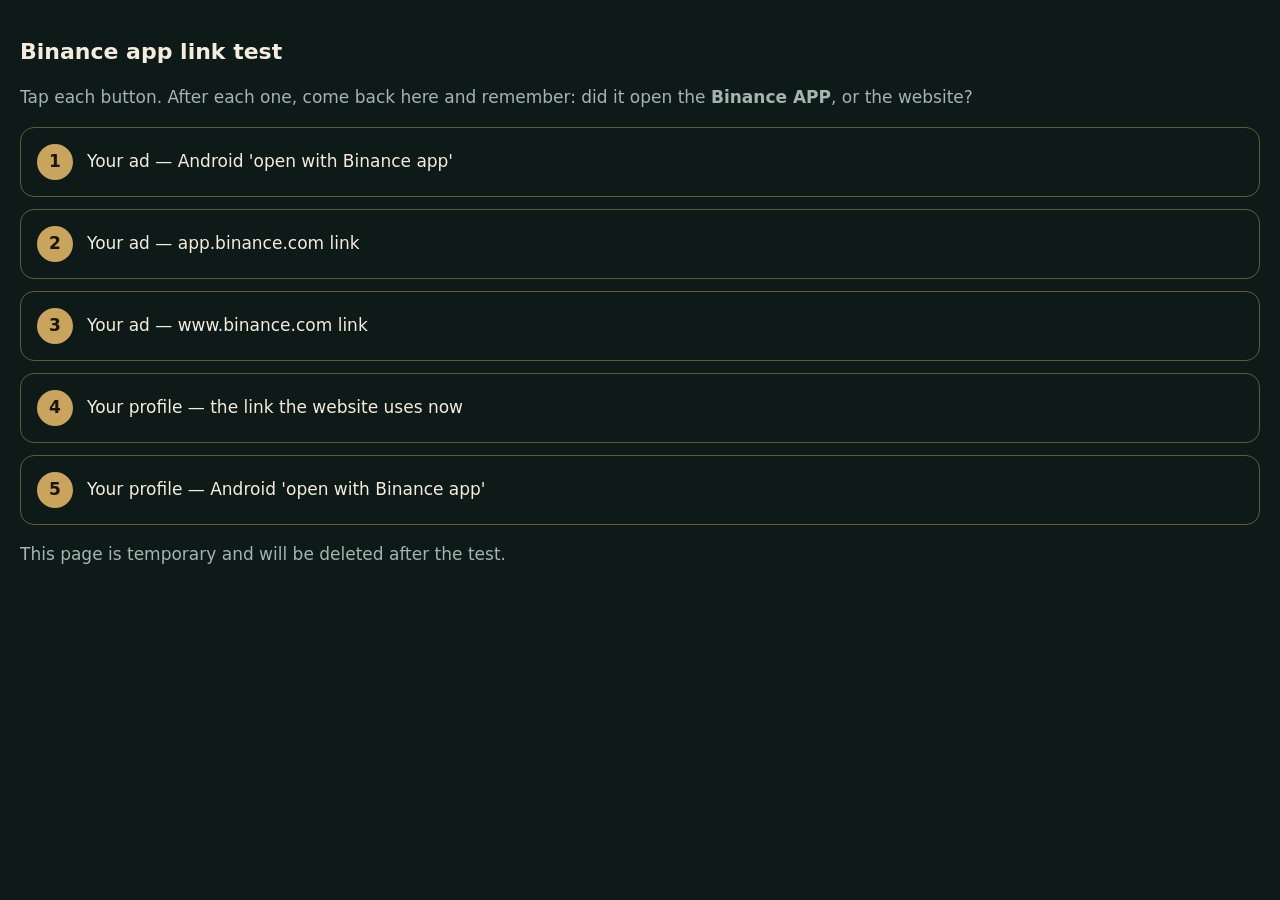
==== app-test/index.html @ 22073082 "Temporary hidden test page for Binance app links Co-Authored-By: Claude Opus 5.5 <noreply@anthropic." ====
<!doctype html><html lang="en"><head><meta charset="utf-8"><meta name="viewport" content="width=device-width,initial-scale=1"><meta name="robots" content="noindex,nofollow"><title>App link test</title>
<style>body{margin:0;background:#0d1a18;color:#f4ecdd;font:17px/1.5 system-ui,sans-serif;padding:20px}h1{font-size:22px}p{color:#a3b5ad}
.t{display:flex;gap:14px;align-items:center;border:1px solid rgba(201,164,92,.45);border-radius:14px;padding:16px;margin:12px 0;color:#f4ecdd;text-decoration:none}
.t b{display:grid;place-items:center;min-width:36px;height:36px;border-radius:50%;background:#c9a45c;color:#1b1408}</style></head>
<body><h1>Binance app link test</h1><p>Tap each button. After each one, come back here and remember: did it open the <b>Binance APP</b>, or the website?</p><a class="t" href="intent://p2p.binance.com/en/adv?code=13955264858586255360#Intent;scheme=https;package=com.binance.dev;S.browser_fallback_url=https%3A%2F%2Fp2p.binance.com%2Fen%2Fadv%3Fcode%3D13955264858586255360;end"><b>1</b><span>Your ad — Android 'open with Binance app'</span></a><a class="t" href="https://app.binance.com/en/adv?code=13955264858586255360"><b>2</b><span>Your ad — app.binance.com link</span></a><a class="t" href="https://www.binance.com/en/adv?code=13955264858586255360"><b>3</b><span>Your ad — www.binance.com link</span></a><a class="t" href="https://www.binance.com/en/qr/dplk3e41a10d1a224a149f23cb0c641a0869"><b>4</b><span>Your profile — the link the website uses now</span></a><a class="t" href="intent://www.binance.com/en/qr/dplk3e41a10d1a224a149f23cb0c641a0869#Intent;scheme=https;package=com.binance.dev;end"><b>5</b><span>Your profile — Android 'open with Binance app'</span></a>
<p>This page is temporary and will be deleted after the test.</p></body></html>
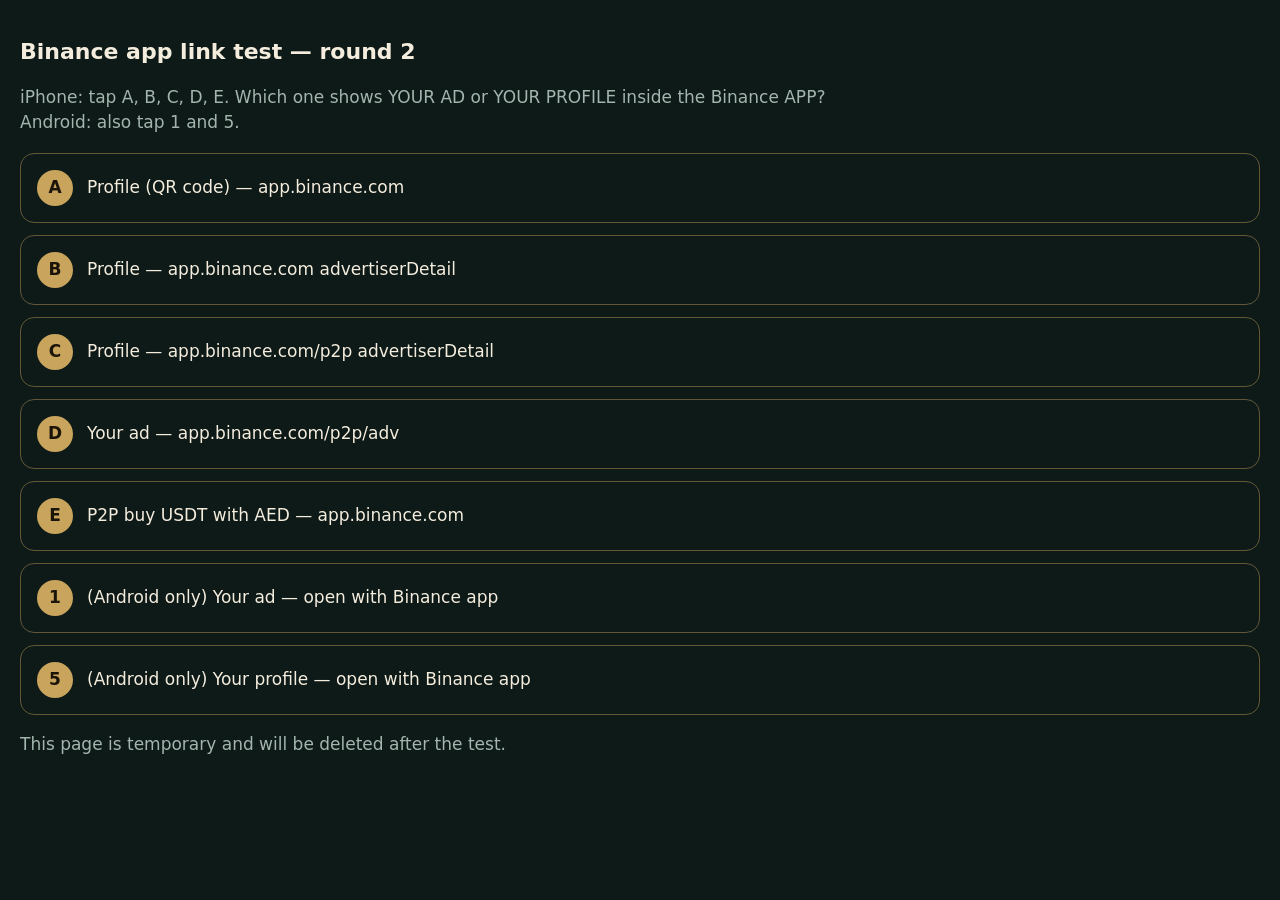
==== commit 73f17f10: "App link test round 2 Co-Authored-By: Claude Opus 5.5 <noreply@anthropic.com> Claude-Session: https:" ====
--- a/app-test/index.html
+++ b/app-test/index.html
@@ -2,5 +2,5 @@
 <style>body{margin:0;background:#0d1a18;color:#f4ecdd;font:17px/1.5 system-ui,sans-serif;padding:20px}h1{font-size:22px}p{color:#a3b5ad}
 .t{display:flex;gap:14px;align-items:center;border:1px solid rgba(201,164,92,.45);border-radius:14px;padding:16px;margin:12px 0;color:#f4ecdd;text-decoration:none}
 .t b{display:grid;place-items:center;min-width:36px;height:36px;border-radius:50%;background:#c9a45c;color:#1b1408}</style></head>
-<body><h1>Binance app link test</h1><p>Tap each button. After each one, come back here and remember: did it open the <b>Binance APP</b>, or the website?</p><a class="t" href="intent://p2p.binance.com/en/adv?code=13955264858586255360#Intent;scheme=https;package=com.binance.dev;S.browser_fallback_url=https%3A%2F%2Fp2p.binance.com%2Fen%2Fadv%3Fcode%3D13955264858586255360;end"><b>1</b><span>Your ad — Android 'open with Binance app'</span></a><a class="t" href="https://app.binance.com/en/adv?code=13955264858586255360"><b>2</b><span>Your ad — app.binance.com link</span></a><a class="t" href="https://www.binance.com/en/adv?code=13955264858586255360"><b>3</b><span>Your ad — www.binance.com link</span></a><a class="t" href="https://www.binance.com/en/qr/dplk3e41a10d1a224a149f23cb0c641a0869"><b>4</b><span>Your profile — the link the website uses now</span></a><a class="t" href="intent://www.binance.com/en/qr/dplk3e41a10d1a224a149f23cb0c641a0869#Intent;scheme=https;package=com.binance.dev;end"><b>5</b><span>Your profile — Android 'open with Binance app'</span></a>
+<body><h1>Binance app link test — round 2</h1><p>iPhone: tap A, B, C, D, E. Which one shows YOUR AD or YOUR PROFILE inside the Binance APP?<br>Android: also tap 1 and 5.</p><a class="t" href="https://app.binance.com/en/qr/dplk3e41a10d1a224a149f23cb0c641a0869"><b>A</b><span>Profile (QR code) — app.binance.com</span></a><a class="t" href="https://app.binance.com/en/advertiserDetail?advertiserNo=s0675ec57e5e43beeac678ccd743f2b10"><b>B</b><span>Profile — app.binance.com advertiserDetail</span></a><a class="t" href="https://app.binance.com/en/p2p/advertiserDetail?advertiserNo=s0675ec57e5e43beeac678ccd743f2b10"><b>C</b><span>Profile — app.binance.com/p2p advertiserDetail</span></a><a class="t" href="https://app.binance.com/en/p2p/adv?code=13955264858586255360"><b>D</b><span>Your ad — app.binance.com/p2p/adv</span></a><a class="t" href="https://app.binance.com/en/p2p/buy/USDT?fiat=AED"><b>E</b><span>P2P buy USDT with AED — app.binance.com</span></a><a class="t" href="intent://p2p.binance.com/en/adv?code=13955264858586255360#Intent;scheme=https;package=com.binance.dev;S.browser_fallback_url=https%3A%2F%2Fp2p.binance.com%2Fen%2Fadv%3Fcode%3D13955264858586255360;end"><b>1</b><span>(Android only) Your ad — open with Binance app</span></a><a class="t" href="intent://www.binance.com/en/qr/dplk3e41a10d1a224a149f23cb0c641a0869#Intent;scheme=https;package=com.binance.dev;end"><b>5</b><span>(Android only) Your profile — open with Binance app</span></a>
 <p>This page is temporary and will be deleted after the test.</p></body></html>
